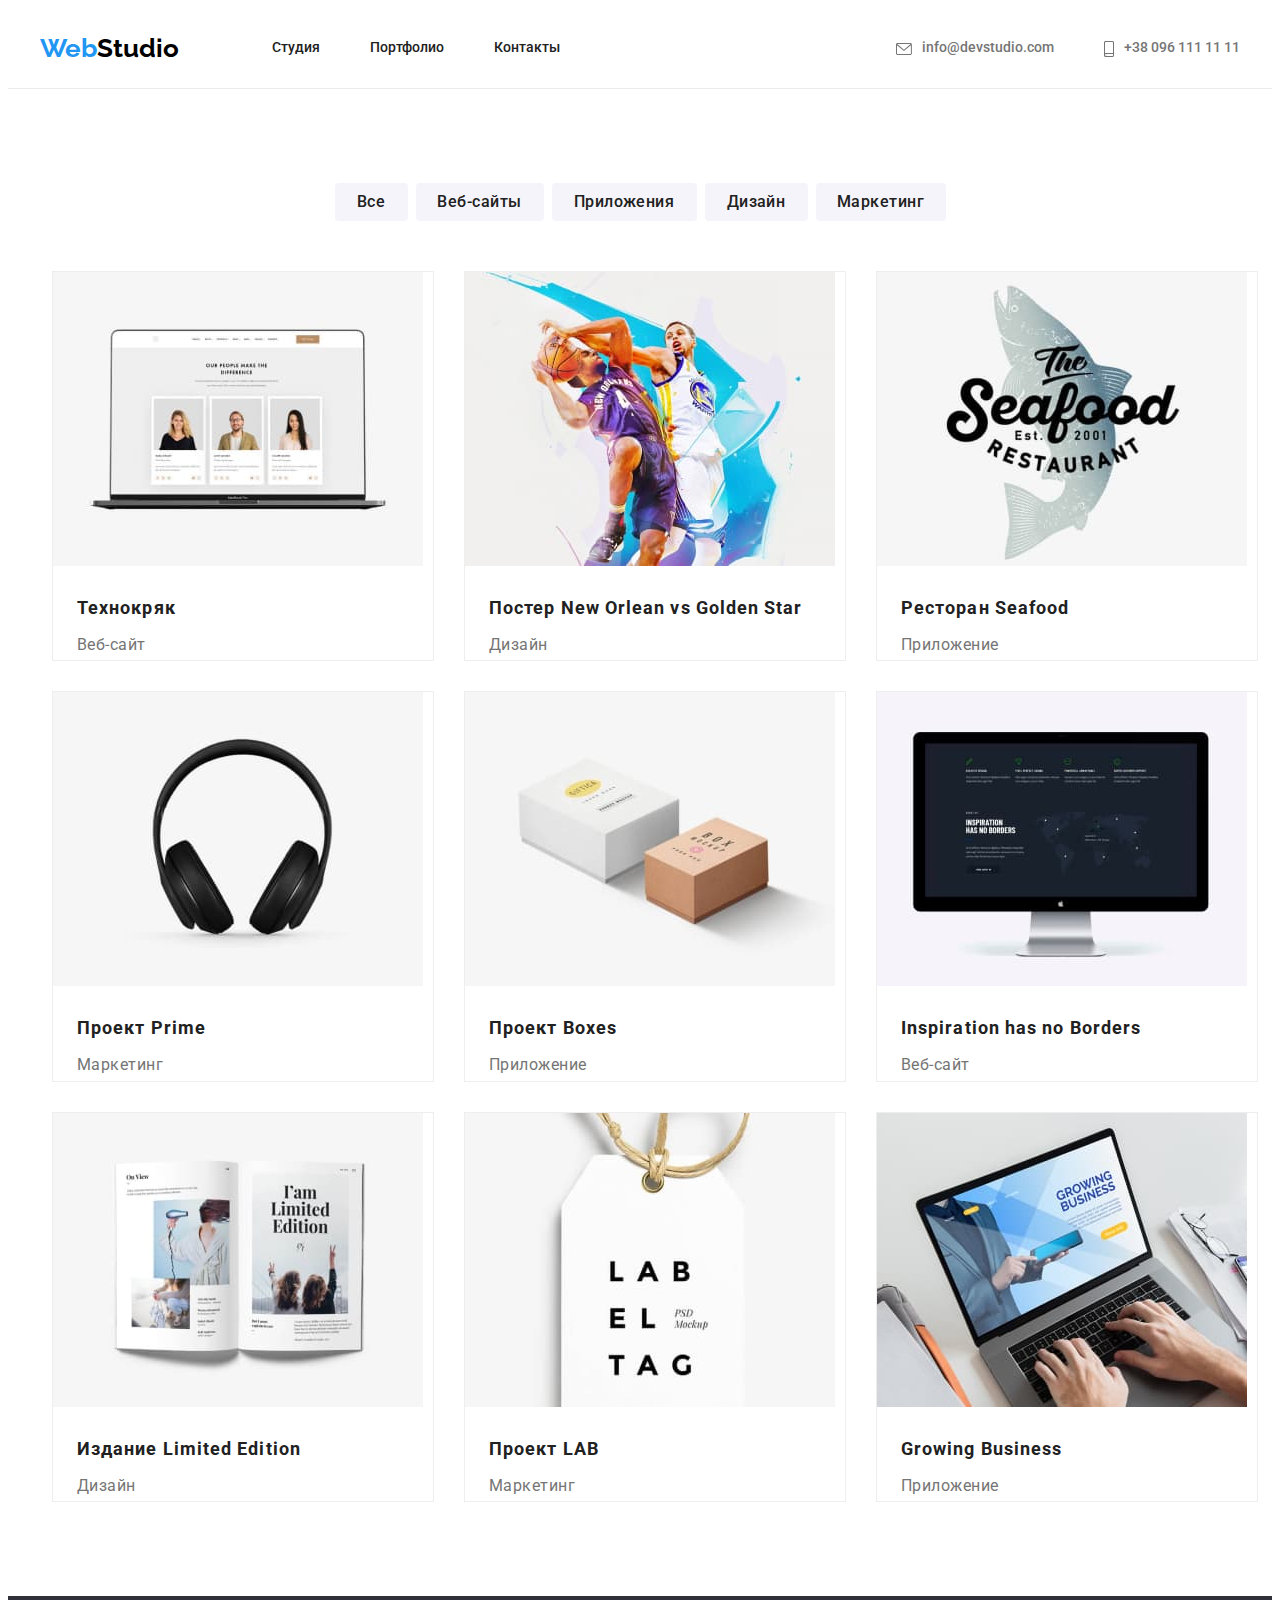
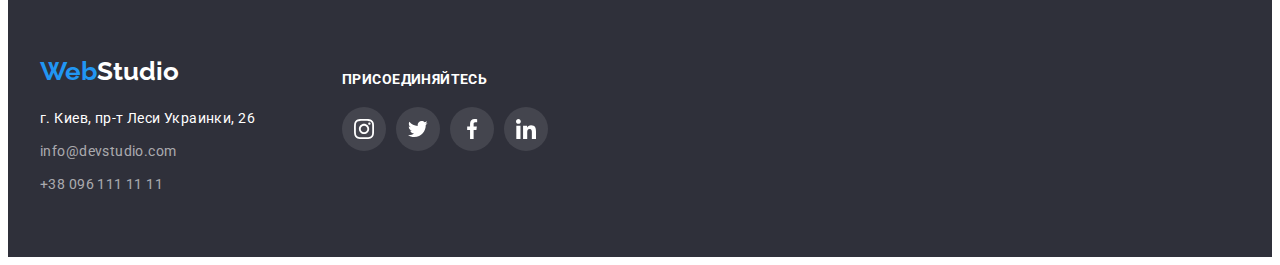
==== portfolio.html @ e16da14d "in process" ====
<!DOCTYPE html>
<html lang="en">

<head>
    <meta charset="UTF-8">
    <meta http-equiv="X-UA-Compatible" content="IE=edge">
    <meta name="viewport" content="width=device-width, initial-scale=1.0">
    <title>WebStudio</title>
    <link rel="stylesheet" href="https://cdnjs.cloudflare.com/ajax/libs/modern-normalize/1.1.0/modern-normalize.min.css"
        integrity="sha512-wpPYUAdjBVSE4KJnH1VR1HeZfpl1ub8YT/NKx4PuQ5NmX2tKuGu6U/JRp5y+Y8XG2tV+wKQpNHVUX03MfMFn9Q=="
        crossorigin="anonymous" referrerpolicy="no-referrer" />
    <link rel="preconnect" href="https://fonts.googleapis.com">
    <link rel="preconnect" href="https://fonts.gstatic.com" crossorigin>
    <link
        href="https://fonts.googleapis.com/css2?family=Raleway:wght@700&amp;family=Roboto:wght@400;500;700;900&amp;display=swap"
        rel="stylesheet">
    <link rel="stylesheet" href="./css/styles.css">
</head>

<body>
    <header class="header">
        <div class="main-nav container">
            <a href="./index.html" class="link-logo"><span class="logo">Web</span><span class="logo-b">Studio</span></a>
            <nav>
                <ul class="site-nav list">
                    <li class="item">
                        <a href="./index.html" class="link">Студия</a>
                    </li>
                    <li class="item">
                        <a href="./portfolio.html" class="link">Портфолио</a>
                    </li>
                    <li class="item">
                        <a href="#" class="link">Контакты</a>
                    </li>
                </ul>
            </nav>
            <div class="registration">
                <ul class="auth-nav list">
                    <li class="item">
                        <a class="mail-tel" href="mailto:info@devstudio.com"><svg class="icon icon-mt" width="16"
                                height="12">
                                <use href="./images/icons.svg#massage">
                                </use>
                            </svg>info@devstudio.com</a>
                    </li>
                    <li class="item">
                        <a href="tel:+380961111111" class="mail-tel"><svg class="icon icon-mt" width="10" height="16">
                                <use href="./images/icons.svg#smartphone">
                                </use>
                            </svg>+38 096 111 11 11</a>
                    </li>
                </ul>
            </div>
        </div>
    </header>
    <main>

        <!-- Filter -->
        <section class="section main-btn-portfolio">
            <h1 class="visually-hidden">Портфолио</h1>
            <ul class="button-nav  list">
                <li class="item"><button type="button" class="button-filter btn-all">Все</button></li>
                <li class="item"><button type="button" class="button-filter btn-site">Веб-сайты</button></li>
                <li class="item"><button type="button" class="button-filter btn-application">Приложения</button></li>
                <li class="item"><button type="button" class="button-filter btn-design">Дизайн</button></li>
                <li class="item"><button type="button" class="button-filter btn-marketing">Маркетинг</button></li>
            </ul>
        </section>

        <!-- Portfolio -->
        <section class="portfolio">
            <div class="container container-portfolio">
                <h2 class="visually-hidden">Портфолио</h2>
                <ul class="main-portfolio list">
                    <li class="item ">
                        <a href="#" class="link-decor ">                       
                            <div class="img-product product">
                            <img src="./images/tehno.jpg" alt="сайт на ноутбуке" width="370">
                            <p class="overlay">
                                Технокряк это современная площадка распространения коронавируса. Компании используют эту платформу для цифрового
                                шпионажа и атак на защищённые сервера конкурентов.
                            </p>
                            </div>
                            <h3 class="link-portfolio-name">Технокряк</h3>
                            <p class="link-portfolio-item">Веб-сайт</p>
                        </a>  
                    </li>

                    <li class="item">
                        <a href="#" class="link-decor">
                            <div class="img-product product">
                            <img src="./images/norlean-vs-gstar.jpg" alt="два баскетболиста с мячем" width="370">
                            <p class="overlay">                               
                            </p>
                            </div>
                            <h3 class="link-portfolio-name">Постер New Orlean vs Golden Star</h3>
                            <p class="link-portfolio-item">Дизайн</p>
                        </a>
                    </li>

                    <li class="item">
                        <a href="#" class="link-decor">
                            <div class="img-product product">
                            <img src="./images/seafood.jpg" alt="логотип рыбного ресторана" width="370">
                            <p class="overlay">
                            </p>
                            </div>  
                            <h3 class="link-portfolio-name">Ресторан Seafood</h3>
                            <p class="link-portfolio-item">Приложение</p>
                        </a>
                    </li>

                    <li class="item">
                        <a href="#" class="link-decor ">
                            <div class="img-product product">
                            <img src="./images/prime.jpg" alt="наушники" width="370">
                            <p class="overlay">
                            </p>
                            </div>
                            <h3 class="link-portfolio-name">Проект Prime</h3>
                            <p class="link-portfolio-item">Маркетинг</p>
                        </a>
                    </li>

                    <li class="item">
                        <a href="#" class="link-decor ">
                            <div class="img-product product">
                            <img src="./images/boxes.jpg" alt="две коробочки" width="370">
                            <p class="overlay">
                            </p>
                            </div>    
                            <h3 class="link-portfolio-name">Проект Boxes</h3>
                            <p class="link-portfolio-item">Приложение</p>
                        </a>
                    </li>

                    <li class="item">
                        <a href="#" class="link-decor">
                            <div class="img-product product">
                            <img src="./images/inspiration.jpg" alt="cайт на мониторе" width="370">
                            <p class="overlay">
                            </p>
                            </div>
                            <h3 class="link-portfolio-name">Inspiration has no Borders</h3>
                            <p class="link-portfolio-item">Веб-сайт</p>
                        </a>
                    </li>

                    <li class="item">
                        <a href="#" class="link-decor">
                            <div class="img-product product">
                            <img src="./images/limited-edition.jpg" alt="открытая книга" width="370">
                            <p class="overlay">
                            </p>
                            </div>
                            <h3 class="link-portfolio-name">Издание Limited Edition</h3>
                            <p class="link-portfolio-item">Дизайн</p>
                        </a>
                    </li>

                    <li class="item">
                        <a href="#" class="link-decor ">
                            <div class="img-product product">
                            <img src="./images/lab.jpg" alt="этикетка на веревочке" width="370">
                            <p class="overlay">
                            </p> 
                            </div>
                            <h3 class="link-portfolio-name">Проект LAB</h3>
                            <p class="link-portfolio-item">Маркетинг</p>
                        </a>
                    </li>

                    <li class="item">
                        <a href="#" class="link-decor ">
                            <div class="img-product product">
                            <img src="./images/growing-business.jpg" alt="человек работает за ноутбуком" width="370">
                             <p class="overlay">
                            </p>
                            </div>
                            <h3 class="link-portfolio-name">Growing Business</h3>
                            <p class="link-portfolio-item">Приложение</p>
                        </a>
                    </li>
                </ul>
            </div>
        </section>
    </main>
    <!-- Footer -->
    <footer class="footer">
        <div class="container container-footer">
            <div class="container-footer-1">
                <a href="./index.html" class="link-logo link-logo-footer"><span class="logo">Web</span><span
                        class="logo-b-footer">Studio</span></a>
                <address>
                    <ul class="list">
                        <li>
                            <a href="https://goo.gl/maps/Gw6oFN7DVB9urLdV7" rel="noreferrer nofolow" class="adress">г. Киев,
                                пр-т Леси Украинки, 26</a>
                        </li>
                        <li>
                            <a href="mailto:info@devstudio.com" class="mail-tel-footer">info@devstudio.com</a>
                        </li>
                        <li>
                            <a href="tel:+380961111111" class="mail-tel-footer">+38 096 111 11 11</a>
                        </li>
                    </ul>
                </address>
            </div>
            <div class="container-footer-2">
                <h2 class="footer-list-name">присоединяйтесь</h2>
                <ul class="social-network list">
                    <li class="social-network-icon">
                        <a href="#" class="link item-icon-footer">
                            <svg class="icon-nw" width="20px" heiht="20px">
                                <use href="./images/icons.svg#instagram"></use>
                            </svg>
                        </a>
    
                    </li>
                    <li class="social-network-icon">
                        <a href="#" class="link item-icon-footer">
                            <svg class="icon-nw" width="20px" heiht="20px">
                                <use href="./images/icons.svg#twitter"></use>
                            </svg>
                        </a>
    
                    </li>
                    <li class="social-network-icon">
                        <a href="#" class="link item-icon-footer">
                            <svg class="icon-nw" width="20px" heiht="20px">
                                <use href="./images/icons.svg#facebook"></use>
                            </svg>
                        </a>
    
                    </li>
                    <li class="social-network-icon">
                        <a href="#" class="link item-icon-footer">
                            <svg class="icon-nw" width="20px" heiht="20px">
                                <use href="./images/icons.svg#linkedin"></use>
                            </svg>
                        </a>
    
                    </li>
                </ul>
            </div>
        </div>
    </footer>

</body>

</html>
---- css/styles.css ----
:root {
  --content-text-color: #757575;
  --title-text-color: #212121;
  --accent-text-color: #2196f3;
}

body {
  font-family: "Roboto", sans-serif;
  font-style: normal;
}

h1,
h2,
h3,
h4,
h5,
h6,
p,
ul {
  margin: 0;
  padding: 0;
}
.header {
  background-color: #ffffff;
  border-bottom: 1px solid #ececec;
}
.main-nav {
  display: flex;
  align-items: center;
  margin-top: 32px;
}
.site-nav {
  display: flex;
  align-items: center;
}
.site-nav .link {
  display: block;
  padding-top: 32px;
  padding-bottom: 32px;
  padding-left: 0px;

  text-decoration: none;
  font-style: normal;
  font-weight: 500;
  font-size: 14px;
  line-height: 1.14;
  color: var(--title-text-color);
}
.site-nav .item:not(:last-child) {
  margin-right: 50px;
}
.auth-nav {
  display: flex;
  align-items: center;
}

.registration {
  display: flex;
  margin-left: auto;
  align-items: center;
}

.icon-mt {
  margin-top: 32px;
  margin-right: 10px;
  fill: var(--content-text-color);
}

.item > .icon {
  padding: 0;
  margin-top: ;
  margin-bottom: 0;
}
.auth-nav > .item + .item {
  margin-left: 50px;
}
.auth-nav > .mail-tel {
  display: block;
}

.container {
  width: 1200px;
  padding-right: 15px;
  padding-left: 15px;
  margin: 0 auto;
}
.list {
  list-style: none;
}
.link-logo {
  margin-right: 93px;
  text-decoration: none;
  font-family: "Raleway", sans-serif;
  font-style: normal;
  font-weight: bold;
  font-size: 26px;
  line-height: 1.19;
}
.logo {
  font-family: "Raleway", sans-serif;
  color: #2196f3;
}
.logo-b {
  font-family: "Raleway", sans-serif;
  color: black;
}
.link {
  text-decoration: none;
  font-style: normal;
  font-weight: 500;
  font-size: 14px;
  line-height: 1.14;
  color: var(--title-text-color);
}
.link:hover,
.link:focus {
  color: #2196f3;
}
.mail-tel {
  text-decoration: none;
  font-style: normal;
  font-weight: 500;
  font-size: 14px;
  line-height: 1.14;
  color: var(--content-text-color);
  display: flex;
  align-items: center;
}
.auth-nav .mail-tel:hover,
.auth-nav .mail-tel:focus {
  color: var(--accent-text-color);
}
.auth-nav .mail-tel:hover .icon-mt,
.auth-nav .mail-tel:focus .icon-mt {
  fill: var(--accent-text-color);
}

.section {
  padding-top: 94px;
}

/* Hero */

.hero {
  font-size: 44px;
  line-height: 1.36;
  font-weight: 900;
  text-align: center;
}
.hero-bg {
  height: 600px;
  background-color: #c4c4c4;
  background-image: linear-gradient(
      rgba(47, 48, 58, 0.4),
      rgba(47, 48, 58, 0.4)
    ),
    url(../images/hero.jpg);
  padding-top: 200px;
  max-width: 1600px;
  background-repeat: no-repeat;
  background-position: center;
  background-size: contain;
  margin-left: auto;
  margin-right: auto;
}

.hero-text {
  color: #ffffff;
}
.button {
  display: flex;
  justify-content: center;
  margin-top: 30px;
  width: 200px;
  height: 50px;
  border: 0;
  border-radius: 4px;
  margin-right: auto;
  margin-left: auto;
  padding: 10px 32px;
  background-color: #2196f3;
  cursor: pointer;
}
.btn-text {
  display: flex;
  font-weight: 700;
  font-family: inherit;
  font-size: 16px;
  padding: 0;
  align-self: center;
  text-align: center;
  margin: 0px;
}

/* Benefits */

.benefits {
  display: none;
}

.icon {
  margin-bottom: 30px;
}
.container-benefits {
  display: flex;
  flex-wrap: wrap;
}
.container-benefits .item {
  max-width: 270px;
}
.container-benefits .item:not(:last-child) {
  margin-right: 30px;
}

.benefits-name {
  font-weight: 700;
  font-size: 14px;
  line-height: 1.14;
  letter-spacing: 0.03em;
  text-transform: uppercase;
  margin-bottom: 10px;
}
.benefits-item {
  font-size: 14px;
  line-height: 1.71;
  letter-spacing: 0.03em;
  color: var(--content-text-color);
}
.container-services {
  display: flex;
}
.container-services .item:not(:last-child) {
  margin-right: 30px;
}
.container-services > .link {
  display: block;
}

/* Command */

.services,
.command-name,
.clients {
  font-weight: 700;
  font-size: 36px;
  line-height: 1.16;
  text-align: center;
  letter-spacing: 0.03em;
  margin-bottom: 50px;
}
.section-services,
.section-com {
  padding-bottom: 94px;
}

.command {
  background-color: #f5f4fa;
}

.container-command > .item {
  background-color: #ffffff;
  width: 270px;
}
.container-command {
  display: flex;
}
.container-command .item:not(:last-child) {
  margin-right: 30px;
}
.container-command .item {
  box-shadow: 0px 1px 3px rgba(0, 0, 0, 0.12), 0px 1px 1px rgba(0, 0, 0, 0.14),
    0px 2px 1px rgba(0, 0, 0, 0.2);
  border-radius: 4px;
  overflow: hidden;
}
.crewman {
  font-weight: 500;
  font-size: 16px;
  line-height: 1.19;
  letter-spacing: 0.03em;
  margin-top: 30px;
  text-align: center;
}
.crewman-specification {
  font-size: 16px;
  line-height: 1.19;
  letter-spacing: 0.03em;
  color: var(--content-text-color);
  text-align: center;
  margin-top: 10px;
  margin-bottom: 30px;
}

.social-network {
  display: flex;
  justify-content: center;
}
.social-network-icon + .social-network-icon {
  margin-left: 10px;
}

.item-icon {
  display: flex;
  justify-content: center;
  align-items: center;
  background-color: #ffffff;
  border-radius: 50%;
  width: 44px;
  height: 44px;
  fill: #afb1b8;
  margin-bottom: 30px;
}

.item-icon:hover {
  fill: #ffffff;
  background-color: #2196f3;
}
.clients-list {
  display: flex;
  align-items: center;
  margin-bottom: 94px;
}

.clients-icon {
  border: 1px solid rgba(175, 177, 184, 1);
  border-radius: 4px;
  margin-left: 30px;
  fill: #afb1b8;
}

.clients-icon:hover,
.clients-icon:focus {
  fill: var(--accent-text-color);
  border-color: var(--accent-text-color);
}
/* Footer */

.footer {
  background-color: #2f303a;
  padding-top: 60px;
  padding-bottom: 60px;
}

.logo-b-footer {
  font-family: "Raleway", sans-serif;
  color: #ffffff;
}

.link-logo-footer {
  display: block;
  margin-bottom: 20px;
}
.adress {
  font-style: normal;
  text-decoration: none;
  font-size: 14px;
  line-height: 1.71;
  letter-spacing: 0.03em;
  color: #ffffff;
}
.mail-tel-footer {
  display: block;
  font-style: normal;
  text-decoration: none;
  font-size: 14px;
  line-height: 1.71;
  letter-spacing: 0.03em;
  color: rgba(255, 255, 255, 0.6);
  margin-top: 9px;
}
.container-footer-2 {
  display: flex;
  flex-direction: column;
  flex-wrap: wrap;
  align-content: center;
  margin-left: 70px;
}
.container-footer {
  display: flex;
  align-items: center;
}
.footer-list-name {
  font-weight: 700;
  font-size: 14px;
  line-height: 1.14;
  letter-spacing: 0.03em;
  text-transform: uppercase;

  color: #ffffff;
  margin-bottom: 20px;
}
.item-icon-footer {
  display: flex;
  justify-content: center;
  align-items: center;
  background-color: rgba(255, 255, 255, 0.1);
  border-radius: 50%;
  width: 44px;
  height: 44px;
  fill: #ffffff;
  margin-bottom: 30px;
}

.item-icon-footer:hover,
.item-icon-footer:focus {
  fill: #ffffff;
  background-color: #2196f3;
}

/* Portfolio */

.visually-hidden {
  position: absolute;
  width: 1px;
  height: 1px;
  margin: -1px;
  border: 0;
  padding: 0;

  white-space: nowrap;
  clip-path: inset(100%);
  clip: rect(0 0 0 0);
  overflow: hidden;
}
.button-nav {
  display: flex;
  justify-content: center;
}
.portfolio {
  padding-bottom: 94px;
}
.container-portfolio .item:hover,
.container-portfolio .item:focus {
  border: 1px solid #eeeeee;
  box-shadow: 0px 1px 1px rgba(0, 0, 0, 0.12), 0px 4px 4px rgba(0, 0, 0, 0.06),
    1px 4px 6px rgba(0, 0, 0, 0.16);
}
.main-btn-portfolio {
  padding-bottom: 50px;
}
.button-filter {
  font-style: normal;
  font-weight: 500;
  font-size: 16px;
  line-height: 1.62;
  text-align: center;
  letter-spacing: 0.03em;
  font-family: inherit;
  color: var(--title-text-color);
  background-color: #f5f4fa;
  cursor: pointer;
  border: transparent;
  border-radius: 4px;
}
.button-nav .item + .item {
  margin-left: 8px;
}
.button-filter:hover,
.button-filter:focus {
  color: #ffffff;
  background-color: #2196f3;
  box-shadow: 0px 3px 1px rgba(0, 0, 0, 0.1), 0px 1px 2px rgba(0, 0, 0, 0.08),
    0px 2px 2px rgba(0, 0, 0, 0.12);
}
.btn-all {
  width: 73px;
  height: 38px;
}
.btn-site {
  width: 128px;
  height: 38px;
}
.btn-application {
  width: 145px;
  height: 38px;
}
.btn-design {
  width: 103px;
  height: 38px;
}
.btn-marketing {
  width: 130px;
  height: 38px;
}
.link-portfolio-name {
  display: block;
  margin-top: 20px;
  margin-left: 24px;
  font-style: normal;
  font-weight: 700;
  font-size: 18px;
  line-height: 2;
  letter-spacing: 0.06em;
  color: var(--title-text-color);
}
.product {
  position: relative;
}
.img-product::before {
  display: inline-block;
  position: absolute;
  content: "";
  top: 0;
  left: 0;
  width: 100%;
  height: 100%;
  background-color: rgba(33, 150, 243, 0.9);
  opacity: 0;
}

.overlay {
  display: inline-block;
  position: absolute;
  top: 0;
  left: 0;
  width: 100%;
  height: 100%;
  color: #ffffff;
  padding: 63px 24px 63px 24px;
  font-weight: 400;
  font-size: 18px;
  line-height: 1.56;
  letter-spacing: 0.03em;
  opacity: 0;
}

li:hover .overlay {
  opacity: 1;
}

li:hover .img-product::before {
  opacity: 1;
}

.link-portfolio-item {
  display: block;
  margin-top: 4px;
  margin-left: 24px;
  font-style: normal;
  font-size: 16px;
  line-height: 1.9;
  letter-spacing: 0.03em;
  color: var(--content-text-color);
}
.link-decor {
  text-decoration: none;
  display: block;
}
.main-portfolio {
  display: flex;
  flex-wrap: wrap;
  margin: 0 auto;
  justify-content: center;
  align-items: center;

  margin-right: -30px;
  margin-bottom: -30px;
}
.main-portfolio .item {
  display: block;
  margin-right: 30px;
  margin-bottom: 30px;
  flex-basis: calc(100% / 3 - 30px);
  background: #ffffff;
  border: 1px solid #eeeeee;
  width: 370px;
}
.main-portfolio > .item:nth-child(3n) {
  margin-right: 0;
}
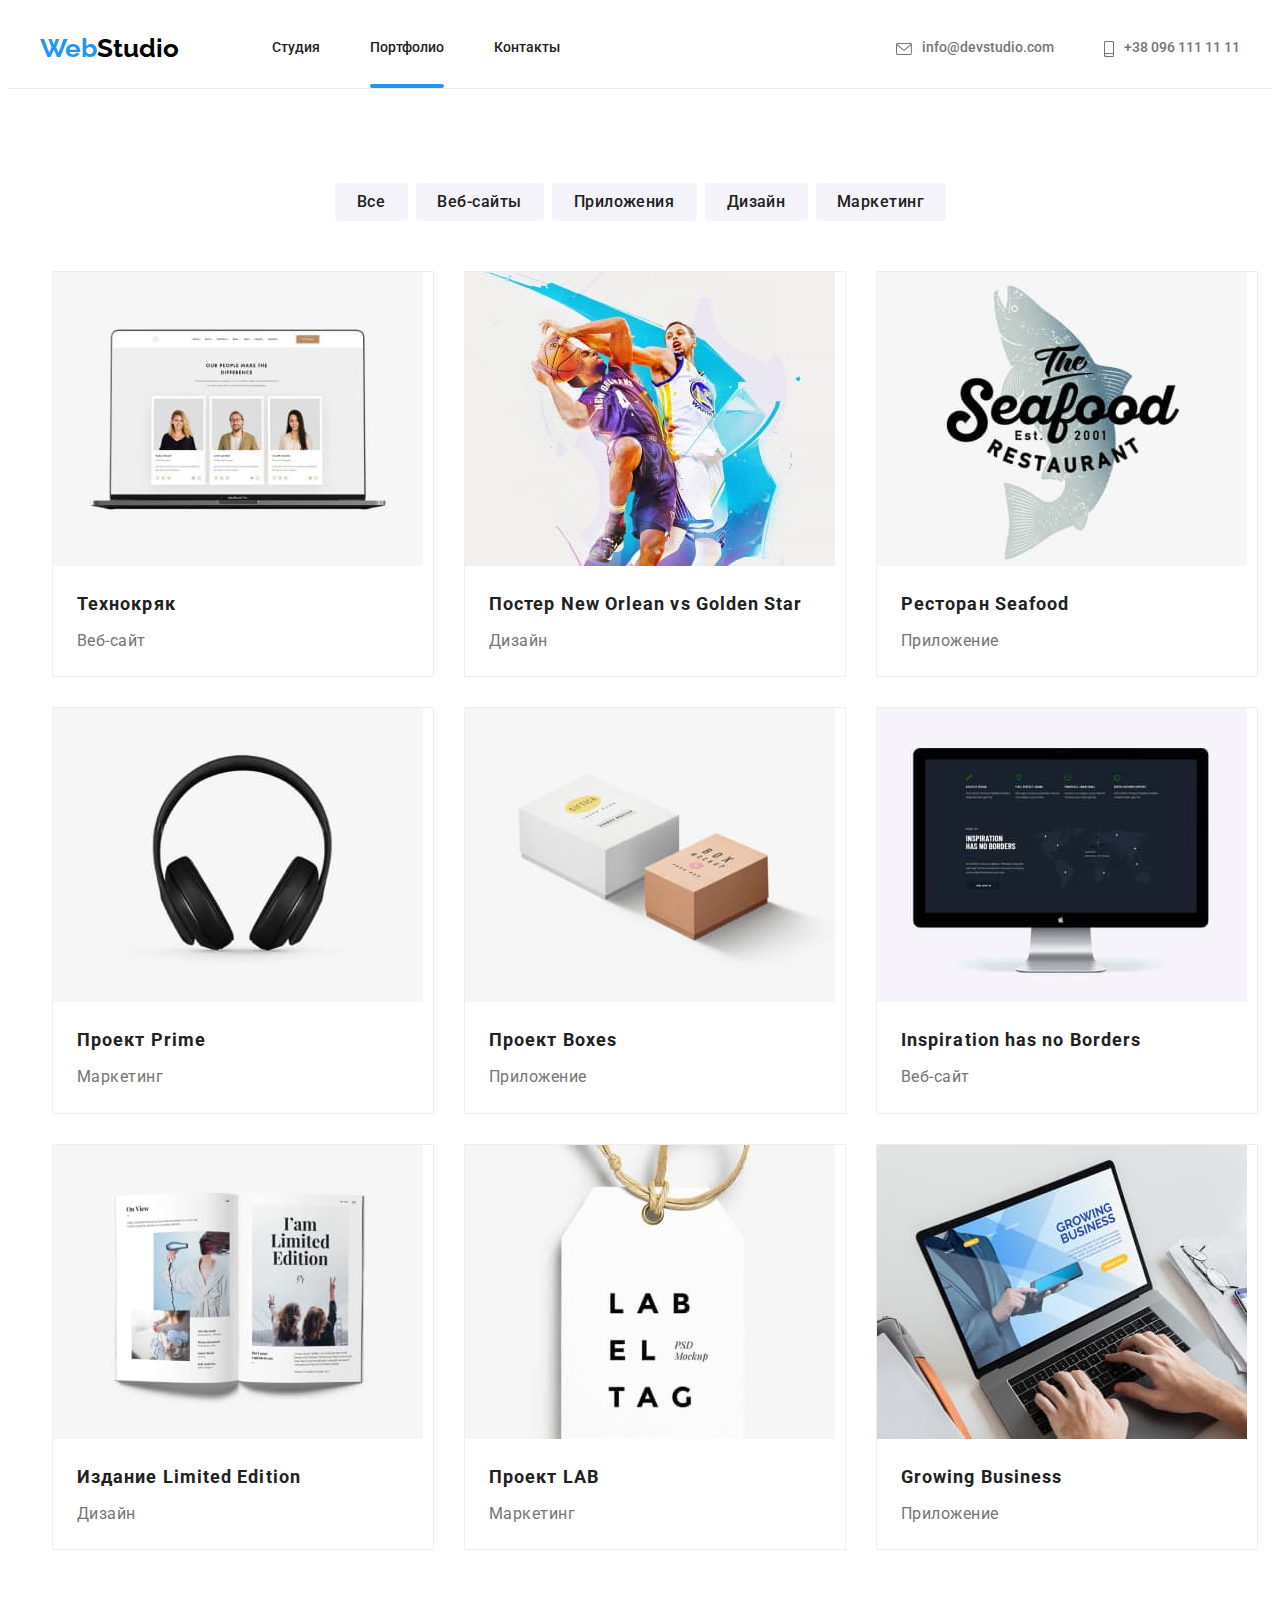
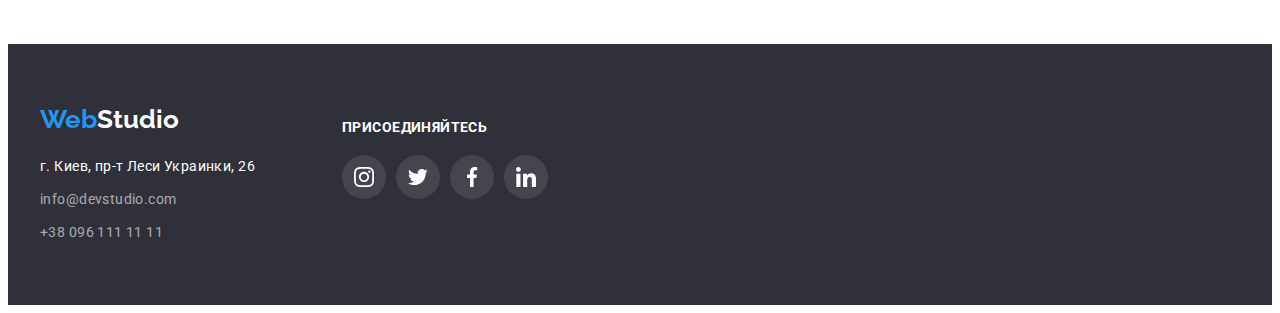
==== commit 2ce0a337: "modal do not work((( why..." ====
--- a/portfolio.html
+++ b/portfolio.html
@@ -27,7 +27,7 @@
                         <a href="./index.html" class="link">Студия</a>
                     </li>
                     <li class="item">
-                        <a href="./portfolio.html" class="link">Портфолио</a>
+                        <a href="./portfolio.html" class="link active">Портфолио</a>
                     </li>
                     <li class="item">
                         <a href="#" class="link">Контакты</a>
@@ -90,7 +90,9 @@
                         <a href="#" class="link-decor">
                             <div class="img-product product">
                             <img src="./images/norlean-vs-gstar.jpg" alt="два баскетболиста с мячем" width="370">
-                            <p class="overlay">                               
+                            <p class="overlay">
+                                Технокряк это современная площадка распространения коронавируса. Компании используют эту платформу для цифрового
+                                шпионажа и атак на защищённые сервера конкурентов.
                             </p>
                             </div>
                             <h3 class="link-portfolio-name">Постер New Orlean vs Golden Star</h3>
@@ -103,6 +105,8 @@
                             <div class="img-product product">
                             <img src="./images/seafood.jpg" alt="логотип рыбного ресторана" width="370">
                             <p class="overlay">
+                                Технокряк это современная площадка распространения коронавируса. Компании используют эту платформу для цифрового
+                                шпионажа и атак на защищённые сервера конкурентов.
                             </p>
                             </div>  
                             <h3 class="link-portfolio-name">Ресторан Seafood</h3>
@@ -115,6 +119,8 @@
                             <div class="img-product product">
                             <img src="./images/prime.jpg" alt="наушники" width="370">
                             <p class="overlay">
+                                Технокряк это современная площадка распространения коронавируса. Компании используют эту платформу для цифрового
+                                шпионажа и атак на защищённые сервера конкурентов.
                             </p>
                             </div>
                             <h3 class="link-portfolio-name">Проект Prime</h3>
@@ -127,6 +133,8 @@
                             <div class="img-product product">
                             <img src="./images/boxes.jpg" alt="две коробочки" width="370">
                             <p class="overlay">
+                                Технокряк это современная площадка распространения коронавируса. Компании используют эту платформу для цифрового
+                                шпионажа и атак на защищённые сервера конкурентов.
                             </p>
                             </div>    
                             <h3 class="link-portfolio-name">Проект Boxes</h3>
@@ -139,6 +147,8 @@
                             <div class="img-product product">
                             <img src="./images/inspiration.jpg" alt="cайт на мониторе" width="370">
                             <p class="overlay">
+                                Технокряк это современная площадка распространения коронавируса. Компании используют эту платформу для цифрового
+                                шпионажа и атак на защищённые сервера конкурентов.
                             </p>
                             </div>
                             <h3 class="link-portfolio-name">Inspiration has no Borders</h3>
@@ -151,6 +161,8 @@
                             <div class="img-product product">
                             <img src="./images/limited-edition.jpg" alt="открытая книга" width="370">
                             <p class="overlay">
+                                Технокряк это современная площадка распространения коронавируса. Компании используют эту платформу для цифрового
+                                шпионажа и атак на защищённые сервера конкурентов.
                             </p>
                             </div>
                             <h3 class="link-portfolio-name">Издание Limited Edition</h3>
@@ -163,6 +175,8 @@
                             <div class="img-product product">
                             <img src="./images/lab.jpg" alt="этикетка на веревочке" width="370">
                             <p class="overlay">
+                                Технокряк это современная площадка распространения коронавируса. Компании используют эту платформу для цифрового
+                                шпионажа и атак на защищённые сервера конкурентов.
                             </p> 
                             </div>
                             <h3 class="link-portfolio-name">Проект LAB</h3>
@@ -175,6 +189,8 @@
                             <div class="img-product product">
                             <img src="./images/growing-business.jpg" alt="человек работает за ноутбуком" width="370">
                              <p class="overlay">
+                                Технокряк это современная площадка распространения коронавируса. Компании используют эту платформу для цифрового
+                                шпионажа и атак на защищённые сервера конкурентов.
                             </p>
                             </div>
                             <h3 class="link-portfolio-name">Growing Business</h3>
--- a/css/styles.css
+++ b/css/styles.css
@@ -24,6 +24,21 @@
   background-color: #ffffff;
   border-bottom: 1px solid #ececec;
 }
+.site-nav > .item {
+  position: relative;
+}
+.active::after {
+  content: "";
+  position: absolute;
+  bottom: 0;
+  left: 0;
+  display: block;
+  width: 100%;
+  height: 4px;
+  border-radius: 8px;
+  background-color: var(--accent-text-color);
+}
+
 .main-nav {
   display: flex;
   align-items: center;
@@ -68,8 +83,8 @@
 
 .item > .icon {
   padding: 0;
-  margin-top: ;
-  margin-bottom: 0;
+  margin-top: 0;
+  margin-bottom: 30;
 }
 .auth-nav > .item + .item {
   margin-left: 50px;
@@ -111,6 +126,9 @@
   font-size: 14px;
   line-height: 1.14;
   color: var(--title-text-color);
+  transition-property: color;
+  transition-duration: 250ms;
+  transition-timing-function: cubic-bezier(0.4, 0, 0.2, 1);
 }
 .link:hover,
 .link:focus {
@@ -125,6 +143,9 @@
   color: var(--content-text-color);
   display: flex;
   align-items: center;
+  transition-property: color;
+  transition-duration: 250ms;
+  transition-timing-function: cubic-bezier(0.4, 0, 0.2, 1);
 }
 .auth-nav .mail-tel:hover,
 .auth-nav .mail-tel:focus {
@@ -148,7 +169,6 @@
   text-align: center;
 }
 .hero-bg {
-  height: 600px;
   background-color: #c4c4c4;
   background-image: linear-gradient(
       rgba(47, 48, 58, 0.4),
@@ -156,10 +176,11 @@
     ),
     url(../images/hero.jpg);
   padding-top: 200px;
+  padding-bottom: 200px;
   max-width: 1600px;
   background-repeat: no-repeat;
   background-position: center;
-  background-size: contain;
+  background-size: cover;
   margin-left: auto;
   margin-right: auto;
 }
@@ -226,6 +247,9 @@
   letter-spacing: 0.03em;
   color: var(--content-text-color);
 }
+
+/* Services */
+
 .container-services {
   display: flex;
 }
@@ -235,6 +259,45 @@
 .container-services > .link {
   display: block;
 }
+
+.item {
+  position: relative;
+}
+img {
+  display: block;
+}
+.service-name {
+  display: inline-block;
+  position: absolute;
+  bottom: 0;
+  left: 0;
+  width: 100%;
+  height: 70px;
+  color: #ffffff;
+  padding: 27px 82px 27px 83px;
+  font-weight: 400;
+  font-size: 18px;
+  line-height: 1.56;
+  letter-spacing: 0.03em;
+  opacity: 1;
+  font-style: 700;
+  font-size: 14px;
+  line-height: 1.14;
+  letter-spacing: 3%;
+  background-color: rgba(47, 48, 58, 0.8);
+  pointer-events: none;
+}
+
+/* .desktop-applications::before {
+  display: inline-block;
+
+  content: "";
+  bottom: 0;
+  left: 0;
+  width: 100%;
+  height: 70px;
+  background-color: rgba(47, 48, 58, 0.8);
+} */
 
 /* Command */
 
@@ -309,9 +372,13 @@
   height: 44px;
   fill: #afb1b8;
   margin-bottom: 30px;
-}
-
-.item-icon:hover {
+  transition-property: background-color;
+  transition-duration: 250ms;
+  transition-timing-function: cubic-bezier(0.4, 0, 0.2, 1);
+}
+
+.item-icon:hover,
+.item-icon:focus {
   fill: #ffffff;
   background-color: #2196f3;
 }
@@ -326,6 +393,9 @@
   border-radius: 4px;
   margin-left: 30px;
   fill: #afb1b8;
+  transition-property: fill;
+  transition-duration: 250ms;
+  transition-timing-function: cubic-bezier(0.4, 0, 0.2, 1);
 }
 
 .clients-icon:hover,
@@ -399,6 +469,9 @@
   height: 44px;
   fill: #ffffff;
   margin-bottom: 30px;
+  transition-property: background-color;
+  transition-duration: 250ms;
+  transition-timing-function: cubic-bezier(0.4, 0, 0.2, 1);
 }
 
 .item-icon-footer:hover,
@@ -429,6 +502,12 @@
 .portfolio {
   padding-bottom: 94px;
 }
+
+.item {
+  transition-property: box-shadow;
+  transition-duration: 250ms;
+  transition-timing-function: cubic-bezier(0.4, 0, 0.2, 1);
+}
 .container-portfolio .item:hover,
 .container-portfolio .item:focus {
   border: 1px solid #eeeeee;
@@ -451,6 +530,9 @@
   cursor: pointer;
   border: transparent;
   border-radius: 4px;
+  transition-property: box-shadow;
+  transition-duration: 250ms;
+  transition-timing-function: cubic-bezier(0.4, 0, 0.2, 1);
 }
 .button-nav .item + .item {
   margin-left: 8px;
@@ -495,8 +577,9 @@
 }
 .product {
   position: relative;
-}
-.img-product::before {
+  overflow: hidden;
+}
+/* .img-product::before {
   display: inline-block;
   position: absolute;
   content: "";
@@ -506,7 +589,10 @@
   height: 100%;
   background-color: rgba(33, 150, 243, 0.9);
   opacity: 0;
-}
+  transition-property: background-color;
+  transition-duration: 250ms;
+  transition-timing-function: cubic-bezier(0.4, 0, 0.2, 1);
+} */
 
 .overlay {
   display: inline-block;
@@ -516,19 +602,30 @@
   width: 100%;
   height: 100%;
   color: #ffffff;
+  background-color: rgba(33, 150, 243, 0.9);
   padding: 63px 24px 63px 24px;
   font-weight: 400;
   font-size: 18px;
   line-height: 1.56;
   letter-spacing: 0.03em;
-  opacity: 0;
+  /* opacity: 0; */
+  transform: translateY(100%);
+  transition-property: color;
+  transition: transform 250ms;
+  transition-duration: 250ms;
+  transition-timing-function: cubic-bezier(0.4, 0, 0.2, 1);
 }
 
 li:hover .overlay {
+  /* opacity: 1; */
+  transform: translateY(0);
+}
+li:focus .overlay {
   opacity: 1;
 }
 
-li:hover .img-product::before {
+li:hover .img-product::before,
+li:focus .img-product::before {
   opacity: 1;
 }
 
@@ -536,6 +633,7 @@
   display: block;
   margin-top: 4px;
   margin-left: 24px;
+  padding-bottom: 20px;
   font-style: normal;
   font-size: 16px;
   line-height: 1.9;
@@ -568,3 +666,46 @@
 .main-portfolio > .item:nth-child(3n) {
   margin-right: 0;
 }
+
+.backdrop {
+  position: fixed;
+  top: 0;
+  width: 100vw;
+  height: 100vh;
+
+  background-color: rgba(0, 0, 0, 0.2);
+}
+
+.modal {
+  position: absolute;
+  width: 528px;
+  min-height: 581px;
+  border-radius: 4px;
+  background-color: #ffffff;
+  top: 50%;
+  left: 50%;
+  transform: translate(-50%, -50%);
+}
+.modal-close {
+  width: 30px;
+  height: 30px;
+  border-radius: 50%;
+  background-color: transparent;
+  border: solid 1px rgba(0, 0, 0, 0.1);
+  display: flex;
+  align-items: center;
+  justify-content: center;
+  position: absolute;
+  top: 8px;
+  right: 8px;
+  cursor: pointer;
+}
+.is-hidden {
+  opacity: 0;
+  pointer-events: none;
+  visibility: hidden;
+}
+
+.close {
+  fill: #000000;
+}
